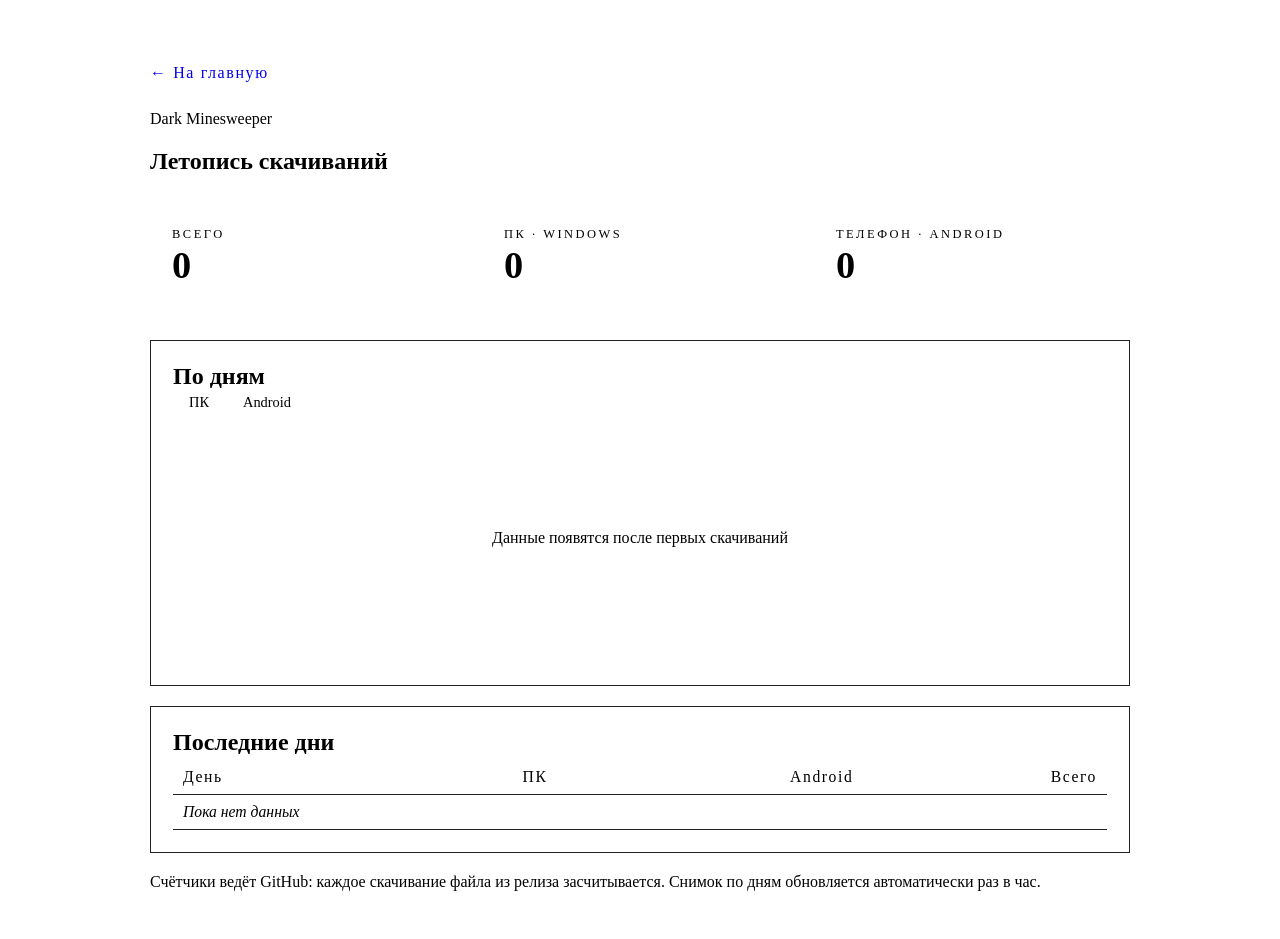
==== stats.html @ 9ca1fd0a "Initial site: stats.html" ====
<!doctype html>
<html lang="ru">
<head>
<meta charset="utf-8">
<meta name="viewport" content="width=device-width,initial-scale=1">
<title>Летопись скачиваний — Dark Minesweeper</title>
<meta name="robots" content="noindex">
<meta name="theme-color" content="#0b0a0c">
<link rel="preconnect" href="https://fonts.googleapis.com">
<link rel="preconnect" href="https://fonts.gstatic.com" crossorigin>
<link href="https://fonts.googleapis.com/css2?family=Cinzel:wght@500;700&family=Cormorant+SC:wght@500;700&family=EB+Garamond:ital,wght@0,400;0,600;1,400&display=swap" rel="stylesheet">
<link rel="stylesheet" href="style.css">
<style>
  .stats { max-width: 980px; margin: 0 auto; padding: 56px 16px 24px; }
  .back { font-family: var(--heading); letter-spacing: .1em; text-decoration: none; }
  .tiles { display: grid; grid-template-columns: repeat(3, minmax(0, 1fr)); gap: 16px; margin: 32px 0; }
  .tile { padding: 20px 22px; background: linear-gradient(160deg, var(--stone-2), var(--stone)); border: 1px solid var(--bronze-dim); }
  .tile .k { font-family: var(--heading); letter-spacing: .2em; text-transform: uppercase; font-size: .78rem; color: var(--muted); }
  .tile .v { font-family: var(--display); font-weight: 700; font-size: 2.4rem; color: var(--parchment); line-height: 1.2; }
  .tile .d { font-size: .9rem; color: var(--muted); }
  .tile .d b { color: var(--n2); font-weight: 600; }
  .panel { padding: 22px; background: var(--bg-2); border: 1px solid #221f25; margin-bottom: 20px; }
  .panel h2 { font-family: var(--heading); color: var(--parchment); font-size: 1.5rem; margin: 0 0 4px; }
  .legend { display: flex; gap: 18px; font-size: .9rem; color: var(--muted); margin-bottom: 12px; }
  .legend i { display: inline-block; width: 10px; height: 10px; margin-right: 6px; vertical-align: middle; }
  .chart { width: 100%; height: 240px; display: block; }
  .chart text { fill: var(--muted); font: 12px var(--body); }
  table { width: 100%; border-collapse: collapse; font-size: .98rem; }
  th, td { text-align: right; padding: 8px 10px; border-bottom: 1px solid #221f25; font-variant-numeric: tabular-nums; }
  th:first-child, td:first-child { text-align: left; }
  th { font-family: var(--heading); letter-spacing: .1em; color: var(--muted); font-weight: 500; }
  .empty { color: var(--muted); font-style: italic; }
  .tip { position: fixed; pointer-events: none; background: #0f0e11; border: 1px solid var(--bronze-dim); padding: 6px 10px; font-size: .9rem; color: var(--parchment); z-index: 10; }
  @media (max-width: 640px) { .tiles { grid-template-columns: 1fr; } }
</style>
</head>
<body>
<main class="stats">
  <a class="back" href="index.html">← На главную</a>
  <div class="section-head" style="margin-top:28px">
    <p class="eyebrow">Dark Minesweeper</p>
    <h2>Летопись скачиваний</h2>
    <p class="sub" id="updated">Загружаю…</p>
  </div>

  <div class="tiles">
    <div class="tile"><div class="k">Всего</div><div class="v" id="t-all">—</div><div class="d" id="d-all"></div></div>
    <div class="tile"><div class="k">ПК · Windows</div><div class="v" id="t-pc" style="color:var(--n1)">—</div><div class="d" id="d-pc"></div></div>
    <div class="tile"><div class="k">Телефон · Android</div><div class="v" id="t-android" style="color:var(--ember)">—</div><div class="d" id="d-android"></div></div>
  </div>

  <section class="panel">
    <h2>По дням</h2>
    <div class="legend"><span><i style="background:var(--n1)"></i>ПК</span><span><i style="background:var(--ember)"></i>Android</span></div>
    <svg class="chart" id="chart" role="img" aria-label="Скачивания по дням"></svg>
  </section>

  <section class="panel">
    <h2>Последние дни</h2>
    <table>
      <thead><tr><th>День</th><th>ПК</th><th>Android</th><th>Всего</th></tr></thead>
      <tbody id="rows"><tr><td colspan="4" class="empty">Пока нет данных</td></tr></tbody>
    </table>
  </section>
  <p class="small">Счётчики ведёт GitHub: каждое скачивание файла из релиза засчитывается. Снимок по дням обновляется автоматически раз в час.</p>
</main>
<div class="tip" id="tip" hidden></div>

<script src="config.js"></script>
<script>
(function () {
  var SITE = window.SITE;
  var fmt = function (n) { return (n || 0).toLocaleString("ru-RU"); };
  var $ = function (id) { return document.getElementById(id); };

  function dayKey(iso) { return iso.slice(0, 10); }
  function dayLabel(k) {
    var d = new Date(k + "T12:00:00Z");
    return d.toLocaleDateString("ru-RU", { day: "numeric", month: "short" });
  }

  // история: снимки накопительных счётчиков → прирост по дням
  function daily(history) {
    var last = {};
    history.forEach(function (s) { last[dayKey(s.t)] = s; });
    var keys = Object.keys(last).sort(), out = [], prev = { pc: 0, android: 0 };
    keys.forEach(function (k, i) {
      var s = last[k];
      out.push({ day: k, pc: Math.max(0, s.pc - prev.pc), android: Math.max(0, s.android - prev.android) });
      prev = s;
    });
    return out;
  }

  function drawChart(days) {
    var svg = $("chart"), tip = $("tip");
    var w = svg.clientWidth || 900, h = 240, pad = { l: 34, r: 8, t: 10, b: 26 };
    svg.setAttribute("viewBox", "0 0 " + w + " " + h);
    days = days.slice(-30);
    if (!days.length) { svg.innerHTML = '<text x="' + w / 2 + '" y="' + h / 2 + '" text-anchor="middle">Данные появятся после первых скачиваний</text>'; return; }
    var max = Math.max.apply(null, days.map(function (d) { return d.pc + d.android; }).concat(1));
    var step = Math.pow(10, Math.floor(Math.log10(max)));
    var top = Math.ceil(max / step) * step;
    var iw = w - pad.l - pad.r, ih = h - pad.t - pad.b;
    var bw = Math.min(28, iw / days.length * 0.7), gap = iw / days.length;
    var y = function (v) { return pad.t + ih - v / top * ih; };
    var g = "";
    [0, top / 2, top].forEach(function (v) {
      g += '<line x1="' + pad.l + '" x2="' + (w - pad.r) + '" y1="' + y(v) + '" y2="' + y(v) + '" stroke="#221f25"/>';
      g += '<text x="' + (pad.l - 6) + '" y="' + (y(v) + 4) + '" text-anchor="end">' + fmt(Math.round(v)) + '</text>';
    });
    days.forEach(function (d, i) {
      var x = pad.l + gap * i + (gap - bw) / 2;
      var hp = d.pc / top * ih, ha = d.android / top * ih;
      g += '<g data-i="' + i + '">';
      g += '<rect x="' + x + '" y="' + (pad.t + ih - hp) + '" width="' + bw + '" height="' + hp + '" fill="var(--n1)"/>';
      g += '<rect x="' + x + '" y="' + (pad.t + ih - hp - ha - (ha && hp ? 2 : 0)) + '" width="' + bw + '" height="' + ha + '" fill="var(--ember)"/>';
      g += '<rect x="' + (pad.l + gap * i) + '" y="' + pad.t + '" width="' + gap + '" height="' + ih + '" fill="transparent"/>';
      g += '</g>';
      var every = Math.ceil(days.length / 8);
      if (i % every === 0 || i === days.length - 1)
        g += '<text x="' + (x + bw / 2) + '" y="' + (h - 6) + '" text-anchor="middle">' + dayLabel(d.day) + '</text>';
    });
    svg.innerHTML = g;
    svg.onmousemove = function (e) {
      var grp = e.target.closest("g[data-i]");
      if (!grp) { tip.hidden = true; return; }
      var d = days[+grp.dataset.i];
      tip.innerHTML = dayLabel(d.day) + ": ПК " + fmt(d.pc) + " · Android " + fmt(d.android);
      tip.style.left = (e.clientX + 12) + "px";
      tip.style.top = (e.clientY - 34) + "px";
      tip.hidden = false;
    };
    svg.onmouseleave = function () { tip.hidden = true; };
  }

  function render(current, history, updated) {
    $("t-all").textContent = fmt(current.pc + current.android);
    $("t-pc").textContent = fmt(current.pc);
    $("t-android").textContent = fmt(current.android);
    $("updated").textContent = updated ? "Обновлено " + new Date(updated).toLocaleString("ru-RU") : "";
    var days = daily(history);
    var today = days.length && days[days.length - 1].day === new Date().toISOString().slice(0, 10) ? days[days.length - 1] : null;
    if (today) {
      $("d-all").innerHTML = "сегодня <b>+" + fmt(today.pc + today.android) + "</b>";
      $("d-pc").innerHTML = "сегодня <b>+" + fmt(today.pc) + "</b>";
      $("d-android").innerHTML = "сегодня <b>+" + fmt(today.android) + "</b>";
    }
    var rows = days.slice(-14).reverse().map(function (d) {
      return "<tr><td>" + dayLabel(d.day) + "</td><td>" + fmt(d.pc) + "</td><td>" + fmt(d.android) + "</td><td>" + fmt(d.pc + d.android) + "</td></tr>";
    }).join("");
    if (rows) $("rows").innerHTML = rows;
    drawChart(days);
    window.onresize = function () { drawChart(days); };
  }

  fetch("stats.json", { cache: "no-store" })
    .then(function (r) { return r.ok ? r.json() : { history: [] }; })
    .catch(function () { return { history: [] }; })
    .then(function (s) {
      var history = s.history || [];
      var current = s.current || { pc: 0, android: 0 };
      render(current, history, s.updated);
      if (SITE.repo.indexOf("OWNER/") === 0) return;
      // живые цифры прямо из GitHub — свежее, чем часовой снимок
      fetch("https://api.github.com/repos/" + SITE.repo + "/releases?per_page=100")
        .then(function (r) { if (!r.ok) throw r; return r.json(); })
        .then(function (rel) {
          var c = { pc: 0, android: 0 };
          rel.forEach(function (r) { r.assets.forEach(function (a) {
            if (a.name === SITE.files.pc.name) c.pc += a.download_count;
            if (a.name === SITE.files.android.name) c.android += a.download_count;
          }); });
          var now = new Date().toISOString();
          render(c, history.concat([{ t: now, pc: c.pc, android: c.android }]), now);
        })
        .catch(function () {});
    });
})();
</script>
</body>
</html>
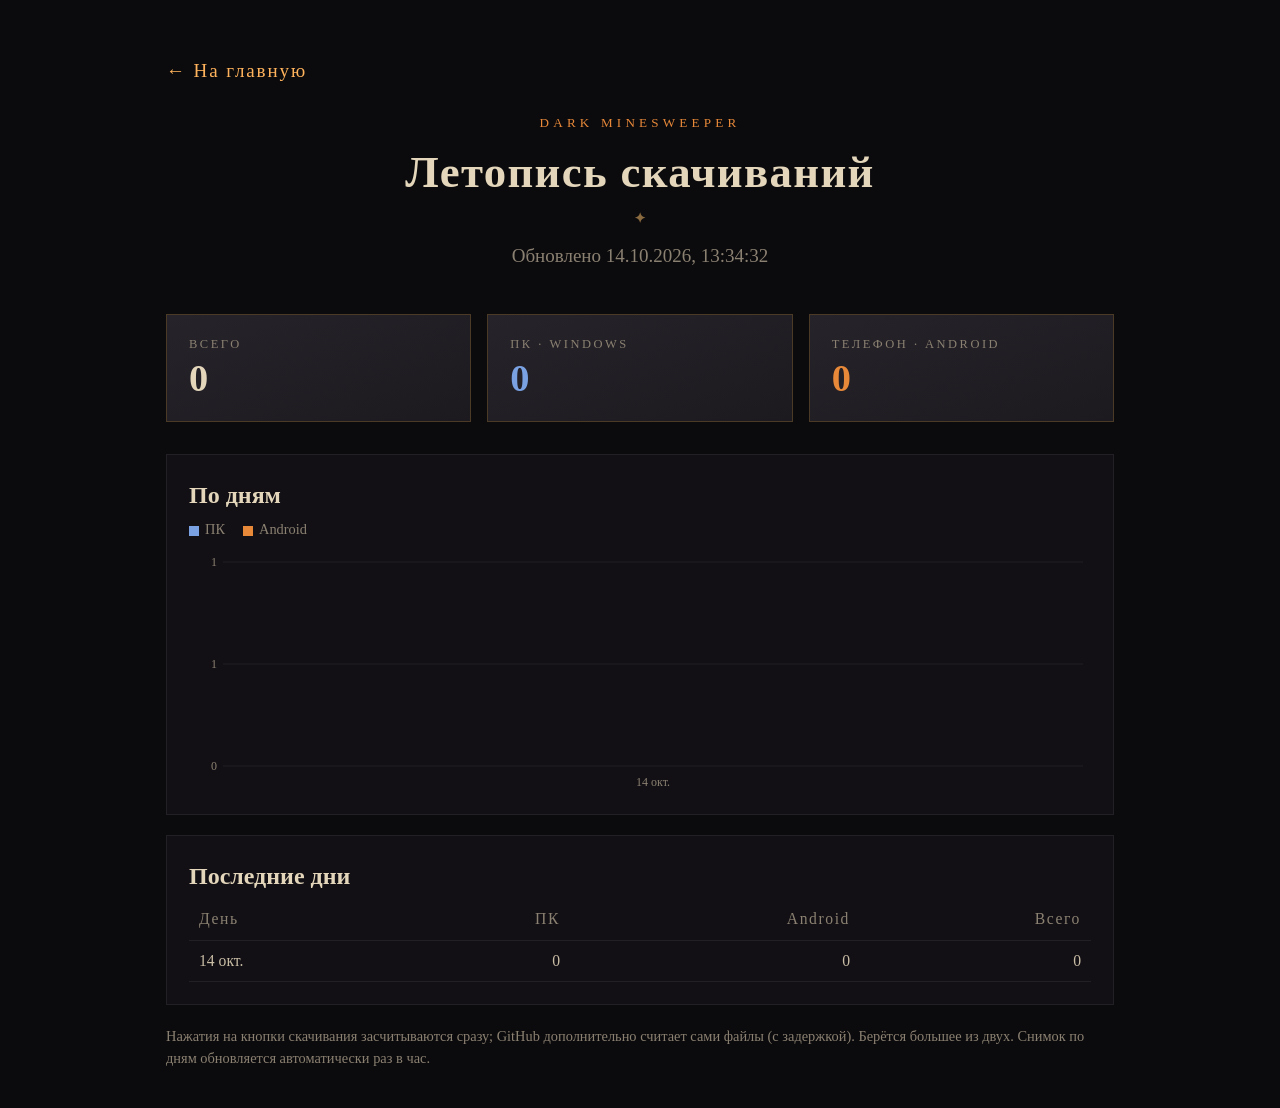
==== commit 24f59a6b: "Instant download counter: stats.html" ====
--- a/stats.html
+++ b/stats.html
@@ -62,11 +62,12 @@
       <tbody id="rows"><tr><td colspan="4" class="empty">Пока нет данных</td></tr></tbody>
     </table>
   </section>
-  <p class="small">Счётчики ведёт GitHub: каждое скачивание файла из релиза засчитывается. Снимок по дням обновляется автоматически раз в час.</p>
+  <p class="small">Нажатия на кнопки скачивания засчитываются сразу; GitHub дополнительно считает сами файлы (с задержкой). Берётся большее из двух. Снимок по дням обновляется автоматически раз в час.</p>
 </main>
 <div class="tip" id="tip" hidden></div>
 
 <script src="config.js"></script>
+<script src="counts.js"></script>
 <script>
 (function () {
   var SITE = window.SITE;
@@ -161,20 +162,14 @@
       var history = s.history || [];
       var current = s.current || { pc: 0, android: 0 };
       render(current, history, s.updated);
-      if (SITE.repo.indexOf("OWNER/") === 0) return;
-      // живые цифры прямо из GitHub — свежее, чем часовой снимок
-      fetch("https://api.github.com/repos/" + SITE.repo + "/releases?per_page=100")
-        .then(function (r) { if (!r.ok) throw r; return r.json(); })
-        .then(function (rel) {
-          var c = { pc: 0, android: 0 };
-          rel.forEach(function (r) { r.assets.forEach(function (a) {
-            if (a.name === SITE.files.pc.name) c.pc += a.download_count;
-            if (a.name === SITE.files.android.name) c.android += a.download_count;
-          }); });
-          var now = new Date().toISOString();
-          render(c, history.concat([{ t: now, pc: c.pc, android: c.android }]), now);
-        })
-        .catch(function () {});
+      // живые цифры — свежее, чем часовой снимок
+      DMCounts.merged().then(function (c) {
+        if (!c) return;
+        c.pc = Math.max(c.pc, current.pc || 0);
+        c.android = Math.max(c.android, current.android || 0);
+        var now = new Date().toISOString();
+        render(c, history.concat([{ t: now, pc: c.pc, android: c.android }]), now);
+      });
     });
 })();
 </script>
--- a/style.css
+++ b/style.css
@@ -0,0 +1,465 @@
+:root {
+  --bg: #0b0a0c;
+  --bg-2: #121014;
+  --stone: #1c1a1f;
+  --stone-2: #26232a;
+  --stone-hi: #34303a;
+  --bronze: #8a6a3f;
+  --bronze-dim: #4a3a26;
+  --parchment: #e3d6bb;
+  --text: #c9bda6;
+  --muted: #8b8172;
+  --ember: #e8893a;
+  --ember-hi: #ffb35c;
+  --blood: #b8322b;
+  --n1: #7aa2e3;
+  --n2: #86b86a;
+  --n3: #e0643c;
+  --n4: #a77fd6;
+  --n5: #c94a5a;
+  --n6: #5fb8b0;
+  --display: "Cinzel", "Cormorant SC", Georgia, serif;
+  --heading: "Cormorant SC", "EB Garamond", Georgia, serif;
+  --body: "EB Garamond", Georgia, "Times New Roman", serif;
+  color-scheme: dark;
+}
+
+* { box-sizing: border-box; }
+html { scroll-behavior: smooth; }
+body {
+  margin: 0;
+  background: var(--bg);
+  color: var(--text);
+  font-family: var(--body);
+  font-size: 19px;
+  line-height: 1.55;
+  -webkit-font-smoothing: antialiased;
+  overflow-x: hidden;
+}
+img { max-width: 100%; display: block; }
+a { color: var(--ember-hi); }
+code, kbd {
+  font-family: ui-monospace, Consolas, monospace;
+  font-size: .78em;
+  background: var(--stone-2);
+  border: 1px solid var(--bronze-dim);
+  padding: .05em .4em;
+  border-radius: 3px;
+  color: var(--parchment);
+  word-break: break-all;
+}
+
+/* ---------- hero ---------- */
+.hero {
+  position: relative;
+  min-height: 100vh;
+  min-height: 100svh;
+  display: grid;
+  place-items: center;
+  padding: 72px 16px 96px;
+  isolation: isolate;
+  overflow: hidden;
+}
+.hero-bg {
+  position: absolute; inset: 0; z-index: -2;
+  background:
+    radial-gradient(ellipse 60% 55% at 50% 45%, rgba(11,10,12,.5), rgba(11,10,12,.88) 80%),
+    linear-gradient(180deg, rgba(11,10,12,.3), var(--bg) 96%),
+    url("img/title.jpg") center 40% / cover no-repeat;
+  filter: saturate(.85);
+  animation: breathe 14s ease-in-out infinite alternate;
+}
+@keyframes breathe { from { transform: scale(1.04); } to { transform: scale(1.1); } }
+
+.torch {
+  position: absolute; z-index: -1;
+  width: 280px; height: 280px; border-radius: 50%;
+  background: radial-gradient(circle, rgba(232,137,58,.35), rgba(232,137,58,.08) 40%, transparent 70%);
+  animation: flicker 2.6s infinite;
+  pointer-events: none;
+}
+.torch::after {
+  content: ""; position: absolute; left: 50%; top: 50%;
+  width: 8px; height: 14px; margin: -7px 0 0 -4px;
+  border-radius: 50% 50% 45% 45% / 65% 65% 35% 35%;
+  background: radial-gradient(circle at 50% 70%, #fff3c4, var(--ember-hi) 45%, var(--ember) 80%);
+  box-shadow: 0 0 14px 4px rgba(255,179,92,.6);
+}
+.t1 { left: -60px; top: 18%; }
+.t2 { right: -60px; top: 22%; animation-delay: -.9s; }
+.t3 { left: 6%; bottom: 8%; animation-delay: -1.7s; }
+.t4 { right: 6%; bottom: 12%; animation-delay: -.4s; }
+@keyframes flicker {
+  0%, 100% { opacity: .85; transform: scale(1); }
+  20% { opacity: 1; transform: scale(1.04); }
+  40% { opacity: .7; transform: scale(.97); }
+  60% { opacity: .95; transform: scale(1.02); }
+  80% { opacity: .78; }
+}
+
+.embers { position: absolute; inset: 0; z-index: -1; pointer-events: none; }
+.embers i {
+  position: absolute; bottom: -10px;
+  width: 3px; height: 3px; border-radius: 50%;
+  background: var(--ember-hi);
+  box-shadow: 0 0 6px 2px rgba(255,140,60,.55);
+  animation: rise linear infinite;
+  opacity: 0;
+}
+@keyframes rise {
+  0% { transform: translate(0, 0); opacity: 0; }
+  10% { opacity: .9; }
+  100% { transform: translate(var(--dx, 30px), -100vh); opacity: 0; }
+}
+
+.hero-inner { max-width: 860px; text-align: center; }
+.eyebrow {
+  font-family: var(--heading);
+  letter-spacing: .32em;
+  text-transform: uppercase;
+  font-size: .82rem;
+  color: var(--ember);
+  margin: 0 0 14px;
+}
+.logo {
+  font-family: var(--display);
+  font-weight: 700;
+  font-size: clamp(2.6rem, 9vw, 6.2rem);
+  line-height: .98;
+  letter-spacing: .08em;
+  text-transform: uppercase;
+  margin: 0;
+  color: var(--parchment);
+  text-shadow: 0 2px 0 #000, 0 0 40px rgba(232,137,58,.25), 0 0 2px rgba(0,0,0,.9);
+}
+.tagline {
+  font-family: var(--heading);
+  letter-spacing: .38em;
+  text-transform: uppercase;
+  color: var(--muted);
+  font-size: clamp(.78rem, 2.4vw, 1rem);
+  margin: 22px 0 18px;
+}
+.tagline span { color: var(--ember); padding: 0 .3em; }
+.lead { max-width: 620px; margin: 0 auto 36px; color: var(--text); font-size: 1.08rem; }
+
+/* ---------- download plates ---------- */
+.downloads {
+  display: grid;
+  grid-template-columns: repeat(2, minmax(0, 1fr));
+  gap: 18px;
+  max-width: 760px;
+  margin: 0 auto;
+}
+.plate {
+  position: relative;
+  display: flex; align-items: center; gap: 16px;
+  padding: 18px 20px;
+  text-align: left;
+  text-decoration: none;
+  color: var(--parchment);
+  background:
+    linear-gradient(180deg, rgba(255,255,255,.04), transparent 40%),
+    linear-gradient(135deg, var(--stone-2), var(--stone));
+  border: 1px solid var(--bronze-dim);
+  outline: 1px solid rgba(0,0,0,.8);
+  outline-offset: -4px;
+  box-shadow: inset 0 0 0 4px var(--stone), inset 0 0 0 5px rgba(138,106,63,.35), 0 10px 30px rgba(0,0,0,.6);
+  transition: transform .2s, border-color .2s, box-shadow .25s;
+}
+.plate::before, .plate::after,
+.frame::before, .frame::after {
+  content: ""; position: absolute;
+  width: 7px; height: 7px;
+  background: var(--bronze);
+  transform: rotate(45deg);
+}
+.plate::before, .frame::before { left: -4px; top: -4px; }
+.plate::after, .frame::after { right: -4px; bottom: -4px; }
+.plate:hover, .plate:focus-visible {
+  transform: translateY(-2px);
+  border-color: var(--ember);
+  box-shadow: inset 0 0 0 4px var(--stone), inset 0 0 0 5px rgba(232,137,58,.5), 0 0 40px rgba(232,137,58,.22), 0 14px 34px rgba(0,0,0,.7);
+}
+.plate.suggested { border-color: var(--ember); }
+.plate.suggested::before, .plate.suggested::after { background: var(--ember); }
+.plate-icon {
+  flex: none;
+  width: 52px; height: 52px;
+  display: grid; place-items: center;
+  background: #0f0e11;
+  border: 1px solid var(--bronze-dim);
+  color: var(--ember);
+}
+.plate-icon svg { width: 28px; height: 28px; fill: currentColor; }
+.plate-text { display: flex; flex-direction: column; min-width: 0; flex: 1; }
+.plate-title {
+  font-family: var(--heading);
+  font-weight: 700;
+  font-size: 1.32rem;
+  letter-spacing: .06em;
+  line-height: 1.15;
+}
+.plate-meta { font-size: .86rem; color: var(--muted); }
+.plate-meta b { font-weight: 400; color: var(--text); }
+.plate-count {
+  position: absolute; top: -11px; right: 14px;
+  font-family: var(--heading);
+  font-size: .8rem;
+  letter-spacing: .08em;
+  background: var(--bg);
+  border: 1px solid var(--bronze-dim);
+  padding: 0 8px;
+  color: var(--muted);
+}
+.plate-count:empty { display: none; }
+.plate.loading { pointer-events: none; opacity: .7; }
+
+.note { margin: 22px 0 0; font-size: .92rem; color: var(--muted); letter-spacing: .04em; }
+.note.warn { color: var(--ember-hi); }
+.total { margin: 6px 0 0; font-size: .92rem; color: var(--muted); }
+.total b { color: var(--ember-hi); font-weight: 600; }
+
+.scroll-cue {
+  position: absolute; left: 50%; bottom: 26px;
+  width: 22px; height: 22px; margin-left: -11px;
+  border-right: 2px solid var(--bronze); border-bottom: 2px solid var(--bronze);
+  transform: rotate(45deg);
+  animation: bob 2.2s ease-in-out infinite;
+}
+@keyframes bob { 50% { transform: translateY(8px) rotate(45deg); } }
+
+/* ---------- sections ---------- */
+.section { max-width: 1120px; margin: 0 auto; padding: 96px 16px 24px; }
+.section-head { text-align: center; max-width: 680px; margin: 0 auto 44px; }
+.section-head h2 {
+  font-family: var(--heading);
+  font-weight: 700;
+  font-size: clamp(1.9rem, 5vw, 2.8rem);
+  line-height: 1.1;
+  color: var(--parchment);
+  margin: 0;
+  letter-spacing: .03em;
+}
+.section-head h2::after {
+  content: "✦";
+  display: block;
+  font-size: .9rem;
+  color: var(--bronze);
+  margin-top: 14px;
+  letter-spacing: 0;
+}
+.sub { color: var(--muted); margin: 14px 0 0; }
+.small { font-size: .9rem; color: var(--muted); }
+
+.frame {
+  position: relative;
+  margin: 0;
+  background: #0f0e11;
+  border: 1px solid var(--bronze-dim);
+  padding: 6px;
+  box-shadow: 0 18px 50px rgba(0,0,0,.65);
+}
+.shot { cursor: zoom-in; overflow: visible; }
+.shot img { width: 100%; height: 100%; object-fit: cover; transition: filter .3s; filter: brightness(.92); }
+.shot:hover img { filter: brightness(1.08); }
+.shot figcaption {
+  position: absolute; left: 6px; bottom: 6px;
+  padding: 4px 12px;
+  font-family: var(--heading);
+  letter-spacing: .14em;
+  font-size: .9rem;
+  color: var(--parchment);
+  background: linear-gradient(90deg, rgba(11,10,12,.92), rgba(11,10,12,0));
+}
+
+/* raven */
+.raven-grid { display: grid; grid-template-columns: 1.35fr 1fr; gap: 36px; align-items: center; }
+.dialog-box {
+  position: relative;
+  background: rgba(15,14,17,.92);
+  border: 1px solid var(--bronze-dim);
+  padding: 18px 22px;
+  min-height: 120px;
+}
+.speaker {
+  margin: 0 0 6px;
+  font-family: var(--heading);
+  letter-spacing: .3em;
+  font-size: .8rem;
+  color: var(--muted);
+  text-transform: uppercase;
+}
+.line { margin: 0; color: var(--parchment); font-size: 1.1rem; min-height: 3.2em; }
+.line .caret { display: inline-block; width: .5em; animation: blink 1s steps(1) infinite; color: var(--ember); }
+@keyframes blink { 50% { opacity: 0; } }
+.rungs { list-style: none; padding: 0; margin: 22px 0 14px; display: grid; gap: 10px; }
+.rungs li {
+  display: flex; align-items: center; gap: 14px;
+  padding: 10px 14px;
+  background: var(--stone);
+  border-left: 2px solid var(--bronze);
+}
+.rungs span {
+  font-family: var(--display);
+  color: var(--ember);
+  width: 26px; text-align: center; flex: none;
+}
+
+/* features */
+.features { display: grid; grid-template-columns: repeat(3, minmax(0, 1fr)); gap: 18px; }
+.feat {
+  position: relative;
+  padding: 26px 22px 22px;
+  background: linear-gradient(160deg, var(--stone-2), var(--stone) 60%, var(--bg-2));
+  border: 1px solid #2c2830;
+  transition: border-color .25s, transform .25s;
+}
+.feat:hover { border-color: var(--bronze-dim); transform: translateY(-2px); }
+.feat h3 {
+  font-family: var(--heading);
+  font-size: 1.35rem;
+  margin: 12px 0 6px;
+  color: var(--parchment);
+  letter-spacing: .03em;
+}
+.feat p { margin: 0; font-size: .98rem; }
+.rune {
+  display: grid; place-items: center;
+  width: 46px; height: 46px;
+  font-family: var(--display);
+  font-weight: 700;
+  font-size: 1.6rem;
+  background: #2a2730;
+  border: 1px solid #3a3540;
+  box-shadow: inset 0 -3px 0 rgba(0,0,0,.4), inset 0 2px 0 rgba(255,255,255,.04);
+  text-shadow: 0 0 12px currentColor;
+}
+.n1 { color: var(--n1); } .n2 { color: var(--n2); } .n3 { color: var(--n3); }
+.n4 { color: var(--n4); } .n5 { color: var(--n5); } .n6 { color: var(--n6); }
+.n7 { color: #d9cbb0; } .n8 { color: #8b8172; }
+
+/* gallery */
+.gallery { display: grid; grid-template-columns: repeat(4, minmax(0, 1fr)); grid-auto-rows: 170px; gap: 14px; }
+.gallery .wide { grid-column: span 2; grid-row: span 2; }
+.gallery .shot { height: 100%; }
+
+/* mini game */
+.board-wrap { display: flex; flex-direction: column; align-items: center; }
+.board-hud {
+  display: flex; gap: 12px; align-items: center; flex-wrap: wrap; justify-content: center;
+  margin-bottom: 16px;
+  font-family: var(--heading);
+  letter-spacing: .08em;
+}
+.board-hud b { color: var(--ember-hi); }
+.hud-btn {
+  font: inherit;
+  color: var(--parchment);
+  background: var(--stone);
+  border: 1px solid var(--bronze-dim);
+  padding: 6px 14px;
+  cursor: pointer;
+}
+.hud-btn:hover { border-color: var(--bronze); }
+.hud-btn[aria-pressed="true"] { border-color: var(--ember); color: var(--ember-hi); }
+.board {
+  --size: min(44px, calc((100vw - 64px) / 9));
+  display: grid;
+  grid-template-columns: repeat(9, var(--size));
+  gap: 3px;
+  padding: 12px;
+  background: linear-gradient(135deg, #3a2f24, #241d17);
+  border: 1px solid #5a4630;
+  box-shadow: inset 0 0 0 6px #1a1511, 0 0 60px rgba(232,137,58,.08), 0 20px 50px rgba(0,0,0,.7);
+  user-select: none;
+  -webkit-user-select: none;
+  touch-action: manipulation;
+}
+.cell {
+  width: var(--size); height: var(--size);
+  display: grid; place-items: center;
+  padding: 0;
+  font-family: var(--display);
+  font-weight: 700;
+  font-size: calc(var(--size) * .52);
+  border: 0;
+  cursor: pointer;
+  color: transparent;
+  background:
+    linear-gradient(135deg, rgba(255,255,255,.06), transparent 50%),
+    #3b3742;
+  box-shadow: inset 0 -3px 0 rgba(0,0,0,.45), inset 0 2px 0 rgba(255,255,255,.07), inset 0 0 0 1px #2a2630;
+  transition: background .15s;
+}
+.cell:hover:not(.open) { background: linear-gradient(135deg, rgba(255,255,255,.1), transparent 50%), #48434f; }
+.cell.open {
+  cursor: default;
+  background: #1d1a20;
+  box-shadow: inset 0 2px 4px rgba(0,0,0,.6);
+  text-shadow: 0 0 10px currentColor;
+}
+.cell.flag::after { content: "⚑"; color: var(--blood); text-shadow: 0 0 8px rgba(184,50,43,.6); font-family: var(--body); }
+.cell.mine { background: radial-gradient(circle, #5a1612, #1d1a20 70%); }
+.cell.mine::after { content: "✹"; color: var(--ember-hi); font-family: var(--body); }
+.cell.boom { background: radial-gradient(circle, #b8322b, #3a0f0c 75%); }
+.cell.wrong::after { content: "✕"; color: var(--muted); }
+.board-msg { margin: 14px 0 0; min-height: 1.6em; color: var(--parchment); font-family: var(--heading); letter-spacing: .06em; font-size: 1.15rem; text-align: center; }
+
+/* install */
+.install { display: grid; grid-template-columns: repeat(2, minmax(0, 1fr)); gap: 24px; }
+.scroll { padding: 26px 28px; background: linear-gradient(180deg, var(--stone), var(--bg-2)); }
+.scroll h3 { font-family: var(--heading); font-size: 1.5rem; color: var(--parchment); margin: 0 0 12px; letter-spacing: .05em; }
+.scroll ol { margin: 0; padding-left: 1.3em; }
+.scroll li { margin-bottom: 8px; }
+.scroll li::marker { color: var(--ember); font-family: var(--display); }
+
+/* footer */
+.footer {
+  margin-top: 96px;
+  padding: 48px 16px 56px;
+  text-align: center;
+  border-top: 1px solid #221f25;
+  background: linear-gradient(180deg, transparent, #070608);
+  color: var(--muted);
+  font-size: .95rem;
+}
+.footer p { margin: 6px 0; }
+.small-logo { font-size: 1.4rem; letter-spacing: .2em; margin-bottom: 10px !important; }
+
+/* lightbox */
+.lightbox {
+  position: fixed; inset: 0; z-index: 50;
+  display: grid; place-items: center;
+  padding: 16px;
+  background: rgba(5,4,6,.94);
+  cursor: zoom-out;
+}
+.lightbox[hidden] { display: none; }
+.lightbox img { max-height: 92vh; border: 1px solid var(--bronze-dim); box-shadow: 0 0 80px rgba(0,0,0,.9); }
+.lb-close {
+  position: absolute; top: 12px; right: 16px;
+  font-size: 2.2rem; line-height: 1;
+  background: none; border: 0; color: var(--parchment); cursor: pointer;
+}
+
+/* ---------- responsive ---------- */
+@media (max-width: 900px) {
+  .raven-grid { grid-template-columns: 1fr; }
+  .features { grid-template-columns: repeat(2, minmax(0, 1fr)); }
+  .gallery { grid-template-columns: repeat(2, minmax(0, 1fr)); grid-auto-rows: 140px; }
+}
+@media (max-width: 640px) {
+  body { font-size: 17px; }
+  .downloads, .features, .install { grid-template-columns: 1fr; }
+  .gallery { grid-template-columns: 1fr; grid-auto-rows: 190px; }
+  .gallery .wide { grid-column: auto; grid-row: span 1; }
+  .section { padding-top: 72px; }
+  .torch { width: 180px; height: 180px; }
+  .scroll { padding: 22px 18px; }
+  .tagline { letter-spacing: .22em; }
+}
+@media (prefers-reduced-motion: reduce) {
+  *, *::before, *::after { animation: none !important; transition: none !important; }
+  .embers { display: none; }
+}
